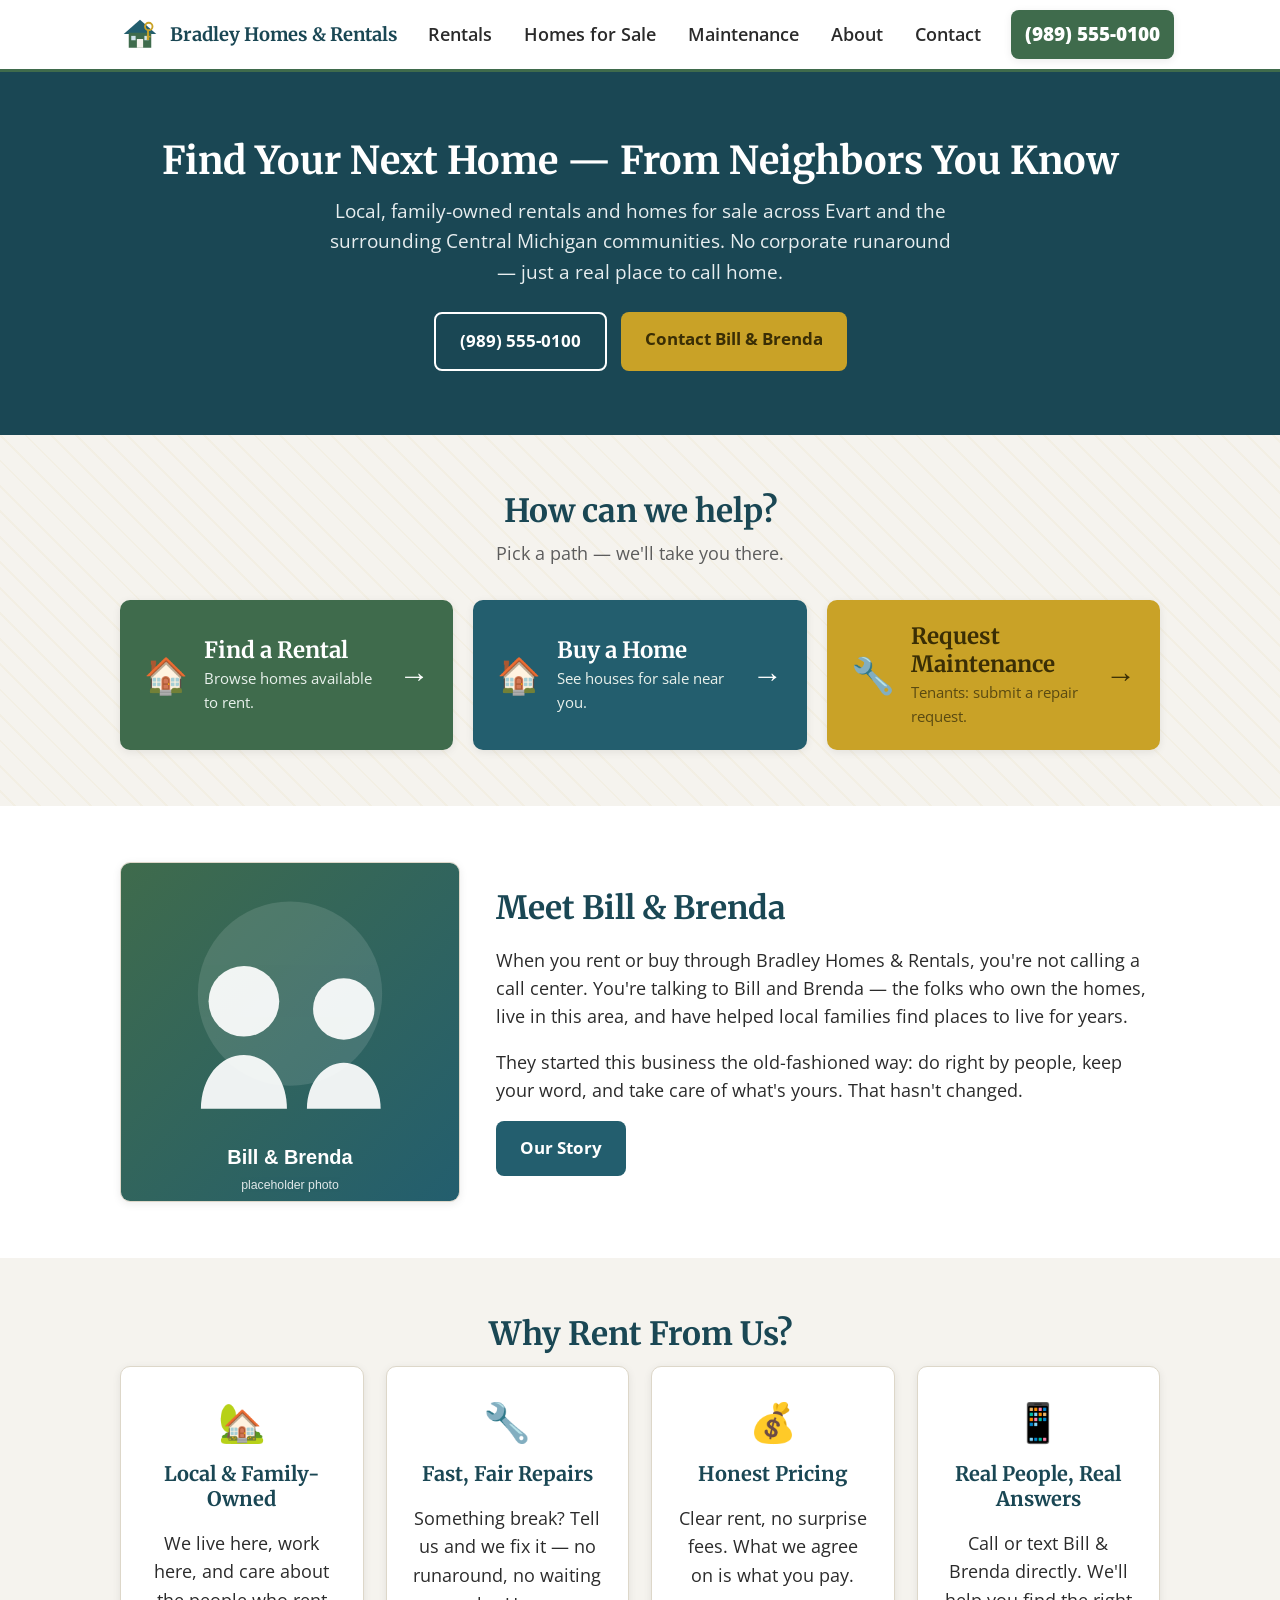
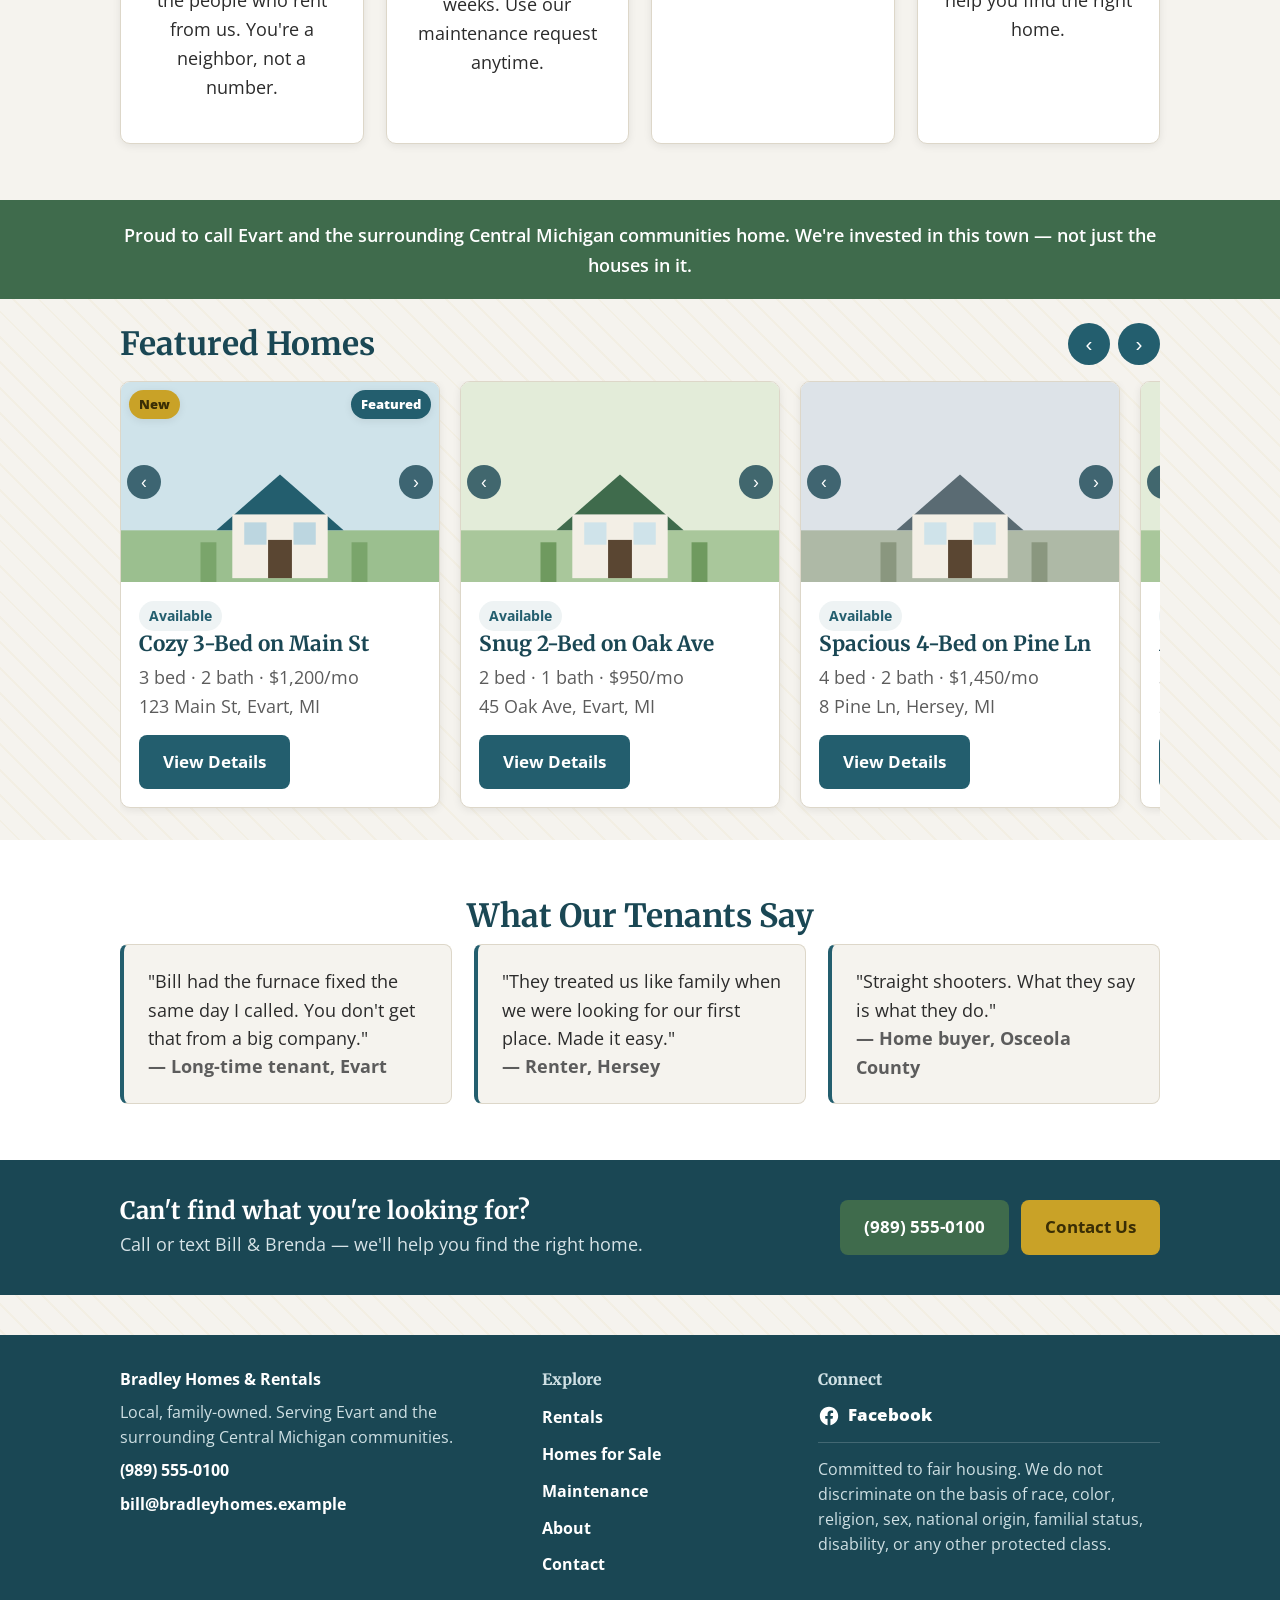
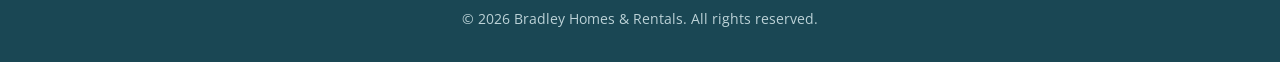
==== index.html @ f0289a0b "Initial commit: Bradley Homes & Rentals static demo site" ====
<!DOCTYPE html>
<html lang="en">
<head>
<meta charset="UTF-8">
<meta name="viewport" content="width=device-width, initial-scale=1">
<title>Bradley Homes &amp; Rentals</title>
<meta name="description" content="Bradley Homes &amp; Rentals - local family-owned homes for rent and for sale across Evart and surrounding Central Michigan communities. Bill &amp; Brenda Bradley.">
<link rel="preconnect" href="https://fonts.googleapis.com">
<link rel="preconnect" href="https://fonts.gstatic.com" crossorigin>
<link href="https://fonts.googleapis.com/css2?family=Merriweather:wght@400;700&family=Open+Sans:wght@400;600;700&display=swap" rel="stylesheet">
<link rel="stylesheet" href="css/styles.css">
<link rel="icon" href="assets/logo.svg">
</head>
<body class="theme-home">
<header class="site-header">
  <div class="header-inner">
    <a class="brand" href="index.html">
      <img src="assets/logo.svg" alt="Bradley Homes & Rentals logo">
      <span>Bradley Homes &amp; Rentals</span>
    </a>
    <nav class="nav-links"><a href="rentals.html">Rentals</a><a href="sale.html">Homes for Sale</a><a href="maintenance.html">Maintenance</a><a href="about.html">About</a><a href="contact.html">Contact</a></nav>
    <a class="header-phone" href="tel:+19895550100">(989) 555-0100</a>
  </div>
</header>
<section class="hero">
  <div class="container">
    <h1>Find Your Next Home &mdash; From Neighbors You Know</h1>
    <p>Local, family-owned rentals and homes for sale across Evart and the surrounding Central Michigan communities. No corporate runaround &mdash; just a real place to call home.</p>
    <div class="actions">
      <a class="btn btn-light" href="tel:+19895550100">(989) 555-0100</a>
      <a class="btn btn-outline-light" href="contact.html">Contact Bill &amp; Brenda</a>
    </div>
  </div>
</section>
<section class="section">
  <div class="container">
    <h2>How can we help?</h2>
    <p class="lead">Pick a path &mdash; we'll take you there.</p>
    <div class="cta-grid">
      <a class="cta-banner" href="rentals.html">
        <span class="cta-icon">&#127968;</span>
        <span class="cta-text"><h3>Find a Rental</h3><p>Browse homes available to rent.</p></span>
        <span class="cta-arrow">&#8594;</span>
      </a>
      <a class="cta-banner alt" href="sale.html">
        <span class="cta-icon">&#127968;</span>
        <span class="cta-text"><h3>Buy a Home</h3><p>See houses for sale near you.</p></span>
        <span class="cta-arrow">&#8594;</span>
      </a>
      <a class="cta-banner alt2" href="maintenance.html">
        <span class="cta-icon">&#128295;</span>
        <span class="cta-text"><h3>Request Maintenance</h3><p>Tenants: submit a repair request.</p></span>
        <span class="cta-arrow">&#8594;</span>
      </a>
    </div>
  </div>
</section>

<section class="section meet">
  <div class="container meet-inner">
    <div class="meet-photo">
      <img src="assets/bill-brenda.svg" alt="Bill and Brenda Bradley">
    </div>
    <div class="meet-text">
      <h2>Meet Bill &amp; Brenda</h2>
      <p>When you rent or buy through Bradley Homes &amp; Rentals, you're not calling a call center. You're talking to Bill and Brenda &mdash; the folks who own the homes, live in this area, and have helped local families find places to live for years.</p>
      <p>They started this business the old-fashioned way: do right by people, keep your word, and take care of what's yours. That hasn't changed.</p>
      <a class="btn btn-primary" href="about.html">Our Story</a>
    </div>
  </div>
</section>

<section class="section why-rent">
  <div class="container">
    <h2>Why Rent From Us?</h2>
    <div class="why-grid">
      <div class="why-item">
        <span class="why-icon">&#127969;</span>
        <h3>Local &amp; Family-Owned</h3>
        <p>We live here, work here, and care about the people who rent from us. You're a neighbor, not a number.</p>
      </div>
      <div class="why-item">
        <span class="why-icon">&#128295;</span>
        <h3>Fast, Fair Repairs</h3>
        <p>Something break? Tell us and we fix it &mdash; no runaround, no waiting weeks. Use our maintenance request anytime.</p>
      </div>
      <div class="why-item">
        <span class="why-icon">&#128176;</span>
        <h3>Honest Pricing</h3>
        <p>Clear rent, no surprise fees. What we agree on is what you pay.</p>
      </div>
      <div class="why-item">
        <span class="why-icon">&#128241;</span>
        <h3>Real People, Real Answers</h3>
        <p>Call or text Bill &amp; Brenda directly. We'll help you find the right home.</p>
      </div>
    </div>
  </div>
</section>

<section class="community-strip">
  <div class="container">
    <p>Proud to call Evart and the surrounding Central Michigan communities home. We're invested in this town &mdash; not just the houses in it.</p>
  </div>
</section>
<section class="section" style="padding-top:24px;padding-bottom:24px;">
  <div class="container">
    <div class="featured-head">
      <h2 style="text-align:left;margin:0;">Featured Homes</h2>
      <div class="featured-nav">
        <button class="feat-btn feat-prev" aria-label="Scroll left">&#8249;</button>
        <button class="feat-btn feat-next" aria-label="Scroll right">&#8250;</button>
      </div>
    </div>
    <div class="scroll-row featured-row">
      <div class="card card-featured" data-price="1200.0" data-beds="3" data-baths="2">
        <div class="card-carousel">
          <span class="badge-new">New</span><span class="badge-featured">Featured</span>
          <button class="cc-btn cc-prev" aria-label="Previous photo">&#8249;</button>
          <div class="cc-track"><div class="cc-slide"><img src="assets/photos/property1.svg" alt="Cozy 3-Bed on Main St photo 1"></div>
<div class="cc-slide"><img src="assets/photos/property2.svg" alt="Cozy 3-Bed on Main St photo 2"></div>
<div class="cc-slide"><img src="assets/photos/property3.svg" alt="Cozy 3-Bed on Main St photo 3"></div></div>
          <button class="cc-btn cc-next" aria-label="Next photo">&#8250;</button>
        </div>
        <div class="card-body">
          <span class="tag">Available</span>
          <h3>Cozy 3-Bed on Main St</h3>
          <p class="card-meta">3 bed &middot; 2 bath &middot; $1,200/mo<br>123 Main St, Evart, MI</p>
          <a class="btn btn-primary" href="listing-r1.html">View Details</a>
        </div>
      </div>
      <div class="card" data-price="950.0" data-beds="2" data-baths="1">
        <div class="card-carousel">
          
          <button class="cc-btn cc-prev" aria-label="Previous photo">&#8249;</button>
          <div class="cc-track"><div class="cc-slide"><img src="assets/photos/property2.svg" alt="Snug 2-Bed on Oak Ave photo 1"></div>
<div class="cc-slide"><img src="assets/photos/property1.svg" alt="Snug 2-Bed on Oak Ave photo 2"></div></div>
          <button class="cc-btn cc-next" aria-label="Next photo">&#8250;</button>
        </div>
        <div class="card-body">
          <span class="tag">Available</span>
          <h3>Snug 2-Bed on Oak Ave</h3>
          <p class="card-meta">2 bed &middot; 1 bath &middot; $950/mo<br>45 Oak Ave, Evart, MI</p>
          <a class="btn btn-primary" href="listing-r2.html">View Details</a>
        </div>
      </div>
      <div class="card" data-price="1450.0" data-beds="4" data-baths="2">
        <div class="card-carousel">
          
          <button class="cc-btn cc-prev" aria-label="Previous photo">&#8249;</button>
          <div class="cc-track"><div class="cc-slide"><img src="assets/photos/property3.svg" alt="Spacious 4-Bed on Pine Ln photo 1"></div>
<div class="cc-slide"><img src="assets/photos/property2.svg" alt="Spacious 4-Bed on Pine Ln photo 2"></div>
<div class="cc-slide"><img src="assets/photos/property1.svg" alt="Spacious 4-Bed on Pine Ln photo 3"></div></div>
          <button class="cc-btn cc-next" aria-label="Next photo">&#8250;</button>
        </div>
        <div class="card-body">
          <span class="tag">Available</span>
          <h3>Spacious 4-Bed on Pine Ln</h3>
          <p class="card-meta">4 bed &middot; 2 bath &middot; $1,450/mo<br>8 Pine Ln, Hersey, MI</p>
          <a class="btn btn-primary" href="listing-r3.html">View Details</a>
        </div>
      </div>
      <div class="card card-featured" data-price="165000.0" data-beds="3" data-baths="2">
        <div class="card-carousel">
          <span class="badge-featured">Featured</span>
          <button class="cc-btn cc-prev" aria-label="Previous photo">&#8249;</button>
          <div class="cc-track"><div class="cc-slide"><img src="assets/photos/property2.svg" alt="Move-In Ready 3-Bed photo 1"></div>
<div class="cc-slide"><img src="assets/photos/property3.svg" alt="Move-In Ready 3-Bed photo 2"></div></div>
          <button class="cc-btn cc-next" aria-label="Next photo">&#8250;</button>
        </div>
        <div class="card-body">
          <span class="tag">For Sale</span>
          <h3>Move-In Ready 3-Bed</h3>
          <p class="card-meta">3 bed &middot; 2 bath &middot; $165,000<br>210 Elm St, Evart, MI</p>
          <a class="btn btn-primary" href="listing-s1.html">View Details</a>
        </div>
      </div>
      <div class="card" data-price="210000.0" data-beds="4" data-baths="2.5">
        <div class="card-carousel">
          <span class="badge-new">New</span>
          <button class="cc-btn cc-prev" aria-label="Previous photo">&#8249;</button>
          <div class="cc-track"><div class="cc-slide"><img src="assets/photos/property3.svg" alt="Country 4-Bed on Maple Dr photo 1"></div>
<div class="cc-slide"><img src="assets/photos/property1.svg" alt="Country 4-Bed on Maple Dr photo 2"></div></div>
          <button class="cc-btn cc-next" aria-label="Next photo">&#8250;</button>
        </div>
        <div class="card-body">
          <span class="tag">For Sale</span>
          <h3>Country 4-Bed on Maple Dr</h3>
          <p class="card-meta">4 bed &middot; 2.5 bath &middot; $210,000<br>17 Maple Dr, Hersey, MI</p>
          <a class="btn btn-primary" href="listing-s2.html">View Details</a>
        </div>
      </div>
      <div class="card" data-price="129000.0" data-beds="2" data-baths="1">
        <div class="card-carousel">
          
          <button class="cc-btn cc-prev" aria-label="Previous photo">&#8249;</button>
          <div class="cc-track"><div class="cc-slide"><img src="assets/photos/property1.svg" alt="Cute 2-Bed Starter photo 1"></div>
<div class="cc-slide"><img src="assets/photos/property2.svg" alt="Cute 2-Bed Starter photo 2"></div></div>
          <button class="cc-btn cc-next" aria-label="Next photo">&#8250;</button>
        </div>
        <div class="card-body">
          <span class="tag">For Sale</span>
          <h3>Cute 2-Bed Starter</h3>
          <p class="card-meta">2 bed &middot; 1 bath &middot; $129,000<br>6 Cedar Rd, Evart, MI</p>
          <a class="btn btn-primary" href="listing-s3.html">View Details</a>
        </div>
      </div>
      <div class="card" data-price="1350.0" data-beds="3" data-baths="2">
        <div class="card-carousel">
          
          <button class="cc-btn cc-prev" aria-label="Previous photo">&#8249;</button>
          <div class="cc-track"><div class="cc-slide"><img src="assets/photos/property1.svg" alt="Owner-Financed 3-Bed photo 1"></div>
<div class="cc-slide"><img src="assets/photos/property3.svg" alt="Owner-Financed 3-Bed photo 2"></div></div>
          <button class="cc-btn cc-next" aria-label="Next photo">&#8250;</button>
        </div>
        <div class="card-body">
          <span class="tag">Land Contract</span>
          <h3>Owner-Financed 3-Bed</h3>
          <p class="card-meta">3 bed &middot; 2 bath &middot; $1,350/mo<br>92 Birch St, Evart, MI</p>
          <a class="btn btn-primary" href="listing-lc1.html">View Details</a>
        </div>
      </div>
    </div>
  </div>
</section>

<section class="section testimonials">
  <div class="container">
    <h2>What Our Tenants Say</h2>
    <div class="testi-grid">
      <blockquote class="testi">
        <p>"Bill had the furnace fixed the same day I called. You don't get that from a big company."</p>
        <cite>&mdash; Long-time tenant, Evart</cite>
      </blockquote>
      <blockquote class="testi">
        <p>"They treated us like family when we were looking for our first place. Made it easy."</p>
        <cite>&mdash; Renter, Hersey</cite>
      </blockquote>
      <blockquote class="testi">
        <p>"Straight shooters. What they say is what they do."</p>
        <cite>&mdash; Home buyer, Osceola County</cite>
      </blockquote>
    </div>
  </div>
</section>

<section class="cta-strip">
  <div class="container cta-strip-inner">
    <div class="cta-strip-text">
      <h3>Can't find what you're looking for?</h3>
      <p>Call or text Bill &amp; Brenda &mdash; we'll help you find the right home.</p>
    </div>
    <div class="cta-strip-actions">
      <a class="btn btn-light" href="tel:+19895550100">(989) 555-0100</a>
      <a class="btn btn-outline-light" href="contact.html">Contact Us</a>
    </div>
  </div>
</section>

<footer class="site-footer">
  <div class="container footer-grid">
    <div class="footer-col footer-brand">
      <p class="footer-name"><strong>Bradley Homes &amp; Rentals</strong></p>
      <p>Local, family-owned. Serving Evart and the surrounding Central Michigan communities.</p>
      <p class="footer-phone"><a href="tel:+19895550100">(989) 555-0100</a></p>
      <p class="footer-email"><a href="mailto:bill@bradleyhomes.example">bill@bradleyhomes.example</a></p>
    </div>
    <div class="footer-col">
      <p class="footer-h">Explore</p>
      <ul class="footer-nav">
        <li><a href="rentals.html">Rentals</a></li>
        <li><a href="sale.html">Homes for Sale</a></li>
        <li><a href="maintenance.html">Maintenance</a></li>
        <li><a href="about.html">About</a></li>
        <li><a href="contact.html">Contact</a></li>
      </ul>
    </div>
    <div class="footer-col">
      <p class="footer-h">Connect</p>
      <p class="footer-social">
        <a href="https://facebook.com/" target="_blank" rel="noopener" class="soc-link"><svg class="soc-ico" viewBox="0 0 24 24" aria-hidden="true"><path fill="currentColor" d="M22 12.06C22 6.5 17.52 2 12 2S2 6.5 2 12.06c0 5 3.66 9.15 8.44 9.94v-7.03H7.9v-2.91h2.54V9.85c0-2.52 1.5-3.91 3.78-3.91 1.1 0 2.24.2 2.24.2v2.47h-1.26c-1.24 0-1.63.78-1.63 1.57v1.88h2.78l-.44 2.91h-2.34V22c4.78-.79 8.44-4.94 8.44-9.94Z"/></svg>Facebook</a>
      </p>
      <p class="footer-fair">Committed to fair housing. We do not discriminate on the basis of race, color, religion, sex, national origin, familial status, disability, or any other protected class.</p>
    </div>
  </div>
  <p class="footer-copy">&copy; 2026 Bradley Homes &amp; Rentals. All rights reserved.</p>
</footer>

<script>
(function(){
  function wireCarousel(cc){
    var track = cc.querySelector('.cc-track, .rc-track');
    if(!track) return;
    var slides = track.children;
    var n = slides.length, i = 0;
    function show(){
      if(!slides.length) return;
      var slide = slides[i];
      var w = slide.offsetLeft;
      track.style.transform = 'translateX(' + (-w) + 'px)';
    }
    cc.querySelector('.cc-prev, .rc-prev').addEventListener('click', function(e){ e.preventDefault(); i=(i-1+n)%n; show(); });
    cc.querySelector('.cc-next, .rc-next').addEventListener('click', function(e){ e.preventDefault(); i=(i+1+n)%n; show(); });
    show();
    window.addEventListener('resize', show);
  }
  document.querySelectorAll('.card-carousel, .rc-carousel').forEach(wireCarousel);
  document.querySelectorAll('.scroll-row').forEach(function(row){
    var wrap = row.closest('.container');
    var prev = wrap.querySelector('.feat-prev');
    var next = wrap.querySelector('.feat-next');
    if(prev) prev.addEventListener('click', function(){ row.scrollBy({left:-340,behavior:'smooth'}); });
    if(next) next.addEventListener('click', function(){ row.scrollBy({left:340,behavior:'smooth'}); });
  });
})();
</script>
</body>
</html>
---- css/styles.css ----
:root{
  --bg:#f5f3ee;
  --surface:#ffffff;
  --primary:#235e6e;
  --primary-dark:#1a4754;
  --green:#3f6b4c;
  --gold:#c9a227;
  --text:#2b2b2b;
  --muted:#5c5c5c;
  --border:#ddd7c9;
  --radius:10px;
  --shadow:0 2px 8px rgba(0,0,0,.08);
  --maxw:1080px;
}
*{box-sizing:border-box;}
html{scroll-behavior:smooth;}
body{
  margin:0;
  font-family:'Open Sans',-apple-system,Segoe UI,Roboto,Helvetica,Arial,sans-serif;
  color:var(--text);
  background:var(--bg);
  line-height:1.6;
  font-size:18px;
}
h1,h2,h3{font-family:'Merriweather',Georgia,'Times New Roman',serif;color:var(--primary-dark);line-height:1.25;}
a{color:var(--primary);}
img{max-width:100%;height:auto;display:block;}

/* Layout */
.container{max-width:var(--maxw);margin:0 auto;padding:0 20px;}

/* ---------- Standardized header (single line) ---------- */
.site-header{background:var(--surface);border-bottom:3px solid var(--green);position:sticky;top:0;z-index:10;}
.header-inner{max-width:var(--maxw);margin:0 auto;display:flex;align-items:center;gap:16px;padding:10px 20px;}
.brand{display:flex;align-items:center;gap:10px;text-decoration:none;color:var(--primary-dark);flex-shrink:0;}
.brand img{width:40px;height:40px;}
.brand span{font-family:'Merriweather',Georgia,serif;font-weight:700;font-size:1.15rem;white-space:nowrap;}
.nav-links{display:flex;gap:4px;flex-wrap:nowrap;align-items:center;margin-left:auto;}
.nav-links a{position:relative;display:block;padding:8px 14px;text-decoration:none;color:var(--text);border-radius:8px;font-weight:600;white-space:nowrap;transition:background .15s ease,color .15s ease;}
.nav-links a:hover{background:var(--bg);}
.nav-links a.nav-active{background:var(--primary);color:#fff;}
.nav-links a.nav-active:hover{background:var(--primary-dark);}
.nav-contact{background:var(--gold);color:#3a2e05 !important;font-weight:800;}
.nav-contact:hover{background:#b8921f;}
.header-phone{background:var(--green);color:#fff;text-decoration:none;font-weight:800;font-size:1.2rem;padding:9px 14px;border-radius:8px;white-space:nowrap;box-shadow:var(--shadow);flex-shrink:0;}
.header-phone:hover{background:#345a40;}

/* Buttons */
.btn{display:inline-block;background:var(--green);color:#fff;text-decoration:none;padding:14px 24px;border-radius:8px;font-weight:700;font-size:1.05rem;border:none;cursor:pointer;}
.btn:hover{background:#345a40;}
.btn-primary{background:var(--primary);}
.btn-primary:hover{background:var(--primary-dark);}
.btn-light{background:transparent;color:#fff;border:2px solid #fff;}
.btn-light:hover{background:#fff;color:var(--primary-dark);}
.btn-outline-light{background:var(--gold);color:#3a2e05;border:none;}
.btn-outline-light:hover{background:#b8921f;color:#fff;}
.btn-block{display:block;width:100%;text-align:center;}

/* Hero */
.hero{background:var(--primary-dark);color:#fff;padding:64px 20px;text-align:center;}
.hero h1{color:#fff;font-size:2.4rem;margin:0 0 12px;}
.hero p{font-size:1.2rem;max-width:640px;margin:0 auto 24px;color:#e8eef0;}
.hero .actions{display:flex;gap:14px;justify-content:center;flex-wrap:wrap;}

/* Sections */
.section{padding:56px 20px;}
.section h2{text-align:center;font-size:2rem;margin:0 0 8px;}
.section .lead{text-align:center;color:var(--muted);max-width:640px;margin:0 auto 32px;}

/* ---------- Home CTA banners ---------- */
.cta-grid{display:grid;grid-template-columns:repeat(auto-fit,minmax(260px,1fr));gap:20px;margin-top:8px;}
.cta-banner{display:flex;align-items:center;gap:16px;background:var(--green);color:#fff;text-decoration:none;border-radius:var(--radius);padding:22px 24px;box-shadow:var(--shadow);transition:transform .15s ease,box-shadow .15s ease;}
.cta-banner:hover{transform:translateY(-3px);box-shadow:0 8px 18px rgba(0,0,0,.18);}
.cta-banner .cta-icon{font-size:2.2rem;line-height:1;}
.cta-banner .cta-text{flex:1;}
.cta-banner .cta-text h3{color:#fff;margin:0 0 2px;font-size:1.4rem;}
.cta-banner .cta-text p{margin:0;color:#e9f1ec;font-size:.95rem;}
.cta-banner .cta-arrow{font-size:1.9rem;font-weight:700;}
.cta-banner.alt{background:var(--primary);}
.cta-banner.alt2{background:var(--gold);color:#3a2e05;}
.cta-banner.alt2 .cta-text h3{color:#3a2e05;}
.cta-banner.alt2 .cta-text p{color:#5a4a12;}

/* ---------- Meet Bill & Brenda ---------- */
.meet{background:var(--surface);}
.meet-inner{display:grid;grid-template-columns:340px 1fr;gap:36px;align-items:center;}
.meet-photo{border-radius:var(--radius);overflow:hidden;border:1px solid var(--border);box-shadow:var(--shadow);}
.meet-text h2{text-align:left;}
.meet-text p{font-size:1.1rem;}

/* ---------- Why Rent From Us ---------- */
.why-rent{background:var(--bg);}
.why-grid{display:grid;grid-template-columns:repeat(auto-fit,minmax(220px,1fr));gap:22px;margin-top:12px;}
.why-item{background:var(--surface);border:1px solid var(--border);border-radius:var(--radius);padding:24px;text-align:center;box-shadow:var(--shadow);}
.why-icon{font-size:2.4rem;display:block;margin-bottom:8px;}
.why-item h3{margin:0 0 8px;font-size:1.25rem;}

/* ---------- Community strip ---------- */
.community-strip{background:var(--green);color:#fff;padding:20px;text-align:center;}
.community-strip p{margin:0;font-weight:600;font-size:1.15rem;}

/* ---------- Testimonials ---------- */
.testimonials{background:var(--surface);}
.testi-grid{display:grid;grid-template-columns:repeat(auto-fit,minmax(260px,1fr));gap:22px;}
.testi{background:var(--bg);border:1px solid var(--border);border-left:4px solid var(--primary);border-radius:8px;padding:22px 24px;margin:0;}
.testi p{font-size:1.1rem;margin:0 0 0;}
.testi cite{color:var(--muted);font-style:normal;font-weight:700;}

/* ---------- CTA strip ---------- */
.cta-strip{background:var(--primary-dark);color:#fff;padding:36px 20px;}
.cta-strip-inner{max-width:var(--maxw);margin:0 auto;display:flex;align-items:center;justify-content:space-between;gap:20px;flex-wrap:wrap;}
.cta-strip-text h3{color:#fff;margin:0 0 4px;font-size:1.5rem;}
.cta-strip-text p{margin:0;color:#d6e3e7;}
.cta-strip-actions{display:flex;gap:12px;flex-wrap:wrap;}
.cta-strip .btn-light{background:var(--green);border:none;}
.cta-strip .btn-light:hover{background:#345a40;}

/* ---------- Featured / scroll rows ---------- */
.featured-head{display:flex;align-items:center;justify-content:space-between;margin-bottom:16px;}
.featured-nav{display:flex;gap:8px;}
.feat-btn{width:42px;height:42px;border-radius:50%;border:none;background:var(--primary);color:#fff;font-size:1.3rem;cursor:pointer;display:flex;align-items:center;justify-content:center;}
.feat-btn:hover{background:var(--primary-dark);}
.scroll-row{display:flex;gap:20px;overflow-x:auto;scroll-behavior:smooth;padding-bottom:8px;}
.scroll-row .card{flex:0 0 320px;}

/* ---------- Horizontal listing rows (Zillow-style) ---------- */
.listing-container{background:var(--surface);border:1px solid var(--border);border-radius:var(--radius);padding:18px;box-shadow:var(--shadow);}
.row-cards{display:flex;flex-direction:column;gap:16px;}
.row-card{display:flex;gap:18px;background:var(--surface);border:1px solid var(--border);border-radius:var(--radius);overflow:hidden;padding:14px;transition:box-shadow .15s ease;}
.row-card:hover{box-shadow:0 4px 14px rgba(0,0,0,.12);}
.row-card.card-featured{border:2px solid var(--primary);}
.row-photo{position:relative;flex:0 0 230px;align-self:flex-start;}
.rc-carousel{position:relative;border-radius:8px;overflow:hidden;}
.rc-track{display:flex;}
.rc-track .cc-slide{flex:0 0 100%;}
.rc-track .cc-slide img{width:100%;height:170px;object-fit:cover;background:#e9e6df;display:block;}
.rc-btn{position:absolute;top:50%;transform:translateY(-50%);z-index:2;background:rgba(26,71,84,.82);color:#fff;border:none;width:34px;height:34px;border-radius:50%;cursor:pointer;font-size:1.15rem;display:flex;align-items:center;justify-content:center;}
.rc-btn:hover{background:var(--primary-dark);}
.rc-prev{left:6px;}
.rc-next{right:6px;}
.row-body{flex:1;display:flex;justify-content:space-between;gap:16px;}
.row-main{min-width:0;}
.row-main .tag{margin-bottom:6px;}
.row-main h3{margin:0 0 4px;font-size:1.35rem;}
.row-main h3 a{color:var(--primary-dark);text-decoration:none;}
.row-main h3 a:hover{text-decoration:underline;}
.row-addr{color:var(--muted);margin:0 0 6px;}
.row-specs{font-weight:700;margin:0 0 6px;}
.row-hl{color:var(--muted);font-size:.95rem;margin:0 0 6px;}
.row-meta{margin:0;font-size:.95rem;}
.row-avail{color:var(--green);font-weight:700;}
.row-side{display:flex;flex-direction:column;align-items:flex-end;justify-content:center;gap:10px;flex-shrink:0;text-align:right;}
.row-price{font-size:1.4rem;font-weight:800;color:var(--primary-dark);margin:0;}

/* Badges */
.badge-new{position:absolute;top:8px;left:8px;z-index:3;background:var(--gold);color:#3a2e05;font-weight:800;padding:4px 10px;border-radius:20px;font-size:.8rem;box-shadow:var(--shadow);}
.badge-featured{position:absolute;top:8px;right:8px;z-index:3;background:var(--primary);color:#fff;font-weight:800;padding:4px 10px;border-radius:20px;font-size:.8rem;box-shadow:var(--shadow);}
.badge-detail{position:static;display:inline-block;margin:0 6px;}

/* Tags */
.tag{display:inline-block;background:#eef3f4;color:var(--primary);padding:4px 10px;border-radius:20px;font-size:.85rem;font-weight:700;}

/* ---------- Filters: bordered simple panel ---------- */
.filter-panel{background:var(--surface);border:1px solid var(--border);border-radius:var(--radius);padding:18px 20px;margin-bottom:24px;box-shadow:var(--shadow);}
.filter-panel-title{display:block;font-weight:800;color:var(--primary-dark);margin-bottom:12px;font-size:1.05rem;}
.filter-bar{display:flex;flex-wrap:wrap;gap:14px 22px;justify-content:flex-start;margin-bottom:0;}
.filter-group{display:flex;align-items:center;gap:8px;flex-wrap:wrap;}
.filter-label{font-weight:700;color:var(--muted);font-size:.9rem;}
.filter-pill{background:var(--bg);border:1px solid var(--border);color:var(--text);padding:9px 15px;border-radius:8px;font-weight:700;cursor:pointer;font-size:.95rem;}
.filter-pill:hover{background:#eceadf;}
.filter-pill.is-active{background:var(--primary);color:#fff;border-color:var(--primary);}

/* ---------- Vertical cards (used in strips only) ---------- */
.card{background:var(--surface);border:1px solid var(--border);border-radius:var(--radius);overflow:hidden;box-shadow:var(--shadow);}
.card-body{padding:18px;}
.card-body h3{margin:0 0 6px;font-size:1.3rem;}
.card-meta{color:var(--muted);margin:0 0 14px;}
.card-carousel{position:relative;overflow:hidden;}
.card-carousel .cc-track{display:flex;}
.card-carousel .cc-slide{flex:0 0 100%;}
.card-carousel .cc-slide img{width:100%;height:200px;object-fit:cover;background:#e9e6df;}
.cc-btn{position:absolute;top:50%;transform:translateY(-50%);z-index:2;background:rgba(26,71,84,.8);color:#fff;border:none;width:34px;height:34px;border-radius:50%;cursor:pointer;font-size:1.1rem;display:flex;align-items:center;justify-content:center;}
.cc-btn:hover{background:var(--primary-dark);}
.cc-prev{left:6px;}
.cc-next{right:6px;}

/* ---------- Listing detail page ---------- */
.detail-hero{background:var(--surface);padding:24px 0 8px;}
.detail-title{font-size:2.2rem;margin:0 0 4px;}
.detail-sub{color:var(--muted);font-size:1.15rem;margin:0 0 18px;}
.carousel{position:relative;max-width:920px;margin:0 auto 24px;}
.carousel-viewport{overflow:hidden;border-radius:var(--radius);}
.carousel-track{display:flex;gap:16px;transition:transform .45s ease;align-items:center;}
.slide{flex:0 0 56%;}
.slide img{width:100%;height:460px;object-fit:cover;background:#e9e6df;border-radius:var(--radius);transition:opacity .45s ease,filter .45s ease;}
.slide:not(.is-active) img{opacity:.45;filter:grayscale(60%);}
.car-btn{position:absolute;top:50%;transform:translateY(-50%);z-index:3;background:rgba(26,71,84,.85);color:#fff;border:none;width:48px;height:48px;border-radius:50%;font-size:1.4rem;cursor:pointer;display:flex;align-items:center;justify-content:center;}
.car-btn:hover{background:var(--primary-dark);}
.car-prev{left:-8px;}
.car-next{right:-8px;}
.car-dots{display:flex;gap:8px;justify-content:center;margin-top:14px;}
.car-dot{width:10px;height:10px;border-radius:50%;background:var(--border);border:none;cursor:pointer;padding:0;}
.car-dot.is-active{background:var(--primary);}
.detail-info{max-width:920px;margin:0 auto;background:var(--surface);border:1px solid var(--border);border-radius:var(--radius);padding:28px;box-shadow:var(--shadow);}
.detail-specs{display:flex;flex-wrap:wrap;gap:14px;margin:14px 0 20px;}
.spec{background:var(--bg);border:1px solid var(--border);border-radius:8px;padding:10px 16px;font-weight:700;}
.spec span{display:block;font-weight:400;color:var(--muted);font-size:.85rem;}
.features-list{columns:2;column-gap:24px;margin:8px 0 0;padding-left:20px;}
.features-list li{margin-bottom:6px;break-inside:avoid;}
.detail-desc-box{border:1px solid var(--border);border-left:4px solid var(--green);background:#fafaf7;border-radius:8px;padding:18px 20px;margin-top:10px;}
.detail-desc{font-size:1.1rem;}
.map-box{border:1px solid var(--border);border-radius:var(--radius);overflow:hidden;box-shadow:var(--shadow);}
.map-box iframe{width:100%;height:320px;border:0;display:block;}
.map-note{padding:8px 12px;margin:0;background:var(--bg);font-size:.9rem;}
.email-box{margin-top:28px;background:#eef3f4;border:2px solid var(--primary);border-radius:var(--radius);padding:22px;text-align:center;}
.email-box p{margin:0 0 14px;font-weight:600;}
.detail-call{margin-top:14px;font-weight:700;}
.detail-call a{color:var(--primary);}

/* ---------- Per-page subtle themes ---------- */
body.theme-home{background-color:#f5f3ee;background-image:repeating-linear-gradient(45deg,rgba(201,162,39,.05) 0 2px,transparent 2px 18px);}
body.theme-rentals{background-color:#eef5f0;background-image:repeating-linear-gradient(45deg,rgba(63,107,76,.06) 0 2px,transparent 2px 18px);}
body.theme-sale{background-color:#eaf1f4;background-image:repeating-linear-gradient(45deg,rgba(35,94,110,.06) 0 2px,transparent 2px 18px);}
body.theme-maintenance{background-color:#f3ece4;background-image:repeating-linear-gradient(45deg,rgba(163,90,50,.07) 0 2px,transparent 2px 18px);}
body.theme-about{background-color:#f6f1e6;background-image:repeating-linear-gradient(45deg,rgba(201,162,39,.06) 0 2px,transparent 2px 18px);}
body.theme-contact{background-color:#f0f0ee;background-image:repeating-linear-gradient(45deg,rgba(92,92,92,.05) 0 2px,transparent 2px 18px);}
body.theme-listing{background-color:#f4f3ee;}
body.theme-listing-rent{background-color:#eef5f0;background-image:repeating-linear-gradient(45deg,rgba(63,107,76,.06) 0 2px,transparent 2px 18px);}
body.theme-listing-sale{background-color:#eaf1f4;background-image:repeating-linear-gradient(45deg,rgba(35,94,110,.06) 0 2px,transparent 2px 18px);}
body.theme-listing-lc{background-color:#f3ece4;background-image:repeating-linear-gradient(45deg,rgba(163,90,50,.07) 0 2px,transparent 2px 18px);}

/* ---------- Footer (standardized) ---------- */
.site-footer{background:var(--primary-dark);color:#cfe0e4;padding:32px 20px;text-align:center;margin-top:40px;}
.footer-grid{max-width:var(--maxw);display:grid;grid-template-columns:1.6fr 1fr 1.4fr;gap:32px;text-align:left;margin:0 auto 22px;}
.footer-col p{margin:0 0 8px;color:#cfe0e4;font-size:.98rem;}
.footer-name{font-size:1.2rem;margin:0 0 6px;}
.footer-name strong{color:#fff;}
.footer-phone{font-weight:700;}
.footer-phone a,.footer-email a{color:#fff;font-weight:700;text-decoration:none;}
.footer-phone a:hover,.footer-email a:hover{text-decoration:underline;}
.footer-h{color:#fff;font-weight:800;font-size:1rem;margin:0 0 10px !important;font-family:'Merriweather',Georgia,serif;}
.footer-nav{list-style:none;padding:0;margin:0;}
.footer-nav li{margin:0 0 8px;}
.footer-nav a{color:#fff;font-weight:700;text-decoration:none;font-size:1.02rem;}
.footer-nav a:hover{text-decoration:underline;color:var(--gold);}
.footer-social a{display:inline-flex;align-items:center;gap:8px;color:#fff;font-weight:800;font-size:1.05rem;text-decoration:none;}
.footer-social a:hover{color:var(--gold);}
.soc-ico{width:22px;height:22px;flex-shrink:0;}
.footer-fair{font-size:.82rem;color:#bcd2d7;border-top:1px solid rgba(255,255,255,.18);padding-top:14px;margin:8px 0 0;}
.footer-copy{font-size:.85rem;color:#bcd2d7;margin:10px auto 0;max-width:var(--maxw);text-align:center;}

/* ---------- About page (cohesive with rest of site) ---------- */
.about-hero{background:var(--primary-dark);color:#fff;padding:56px 20px;text-align:center;}
.about-hero h1{color:#fff;font-size:2.4rem;margin:0 0 10px;}
.about-hero p{font-size:1.2rem;max-width:640px;margin:0 auto;color:#eaf1ec;}
.about-story{display:grid;grid-template-columns:1fr 1fr;gap:36px;align-items:center;}
.about-photo{width:100%;border-radius:var(--radius);border:1px solid var(--border);box-shadow:var(--shadow);}
.about-stats{display:grid;grid-template-columns:repeat(3,1fr);gap:18px;margin:40px 0;}
.about-stat{background:var(--surface);border:1px solid var(--border);border-radius:var(--radius);padding:24px;text-align:center;box-shadow:var(--shadow);}
.about-stat .num{font-family:'Merriweather',Georgia,serif;font-size:2.4rem;font-weight:700;color:var(--primary);display:block;}
.about-stat .lbl{color:var(--muted);font-weight:700;}
.about-values{display:grid;grid-template-columns:repeat(auto-fit,minmax(240px,1fr));gap:24px;}
.about-value{background:var(--surface);border-left:4px solid var(--gold);border-radius:8px;padding:22px;box-shadow:var(--shadow);}
.about-value h3{margin-top:0;}
.about-community{background:var(--green);color:#fff;border-radius:var(--radius);padding:32px;text-align:center;margin-top:40px;}
.about-community h2{color:#fff;}
.about-community p{max-width:680px;margin:0 auto;font-size:1.1rem;}

/* ---------- Maintenance ---------- */
.maint-emergency{background:#fbeae6;border:2px solid var(--gold);border-radius:var(--radius);padding:20px 22px;margin-bottom:20px;}
.maint-emergency h3{margin:0 0 8px;color:#8a3b1b;}
.maint-emergency p{margin:0 0 8px;}
.maint-emerg-phone{font-size:1.6rem;font-weight:800;margin:8px 0;}
.maint-emerg-phone a{color:var(--primary);}
.maint-response{color:var(--muted);font-weight:700;margin:0 !important;}

/* ---------- Contact ---------- */
.contact-phone-big{background:var(--green);border-radius:var(--radius);padding:28px;text-align:center;margin-bottom:28px;box-shadow:var(--shadow);}
.contact-phone-big a{display:block;color:#fff;font-size:2.6rem;font-weight:800;text-decoration:none;line-height:1.1;}
.contact-phone-big a:hover{text-decoration:underline;}
.contact-response{color:#eaf1ec;font-weight:700;margin:10px 0 0;}

/* ---------- Forms ---------- */
form{max-width:100%;}
form .field{margin-bottom:18px;}
label{display:block;font-weight:700;margin-bottom:6px;}
input,select,textarea{width:100%;padding:12px 14px;font-size:1rem;border:1px solid var(--border);border-radius:8px;font-family:inherit;background:#fff;}
textarea{min-height:140px;}
.note{background:#fff8e6;border:1px solid var(--gold);padding:14px 18px;border-radius:8px;color:#6b5410;margin-bottom:24px;}

@media(max-width:900px){
  .footer-grid{grid-template-columns:1fr;}
  .about-story{grid-template-columns:1fr;}
  .about-stats{grid-template-columns:1fr;}
}
@media(max-width:760px){
  .header-inner{flex-wrap:wrap;}
  .brand span{font-size:1rem;}
  .nav-links{order:3;width:100%;justify-content:center;flex-wrap:wrap;margin-left:0;}
  .header-phone{order:2;margin-left:auto;}
  .row-card{flex-direction:column;}
  .row-photo{flex:0 0 auto;width:100%;}
  .row-body{flex-direction:column;align-items:stretch;}
  .row-side{align-items:stretch;text-align:left;}
  .row-price{margin-bottom:8px;}
  .features-list{columns:1;}
  .carousel .slide img{height:300px;}
  .slide{flex:0 0 70%;}
}
@media(max-width:600px){
  body{font-size:17px;}
  .hero h1{font-size:1.8rem;}
  .about-stat .num{font-size:1.8rem;}
}
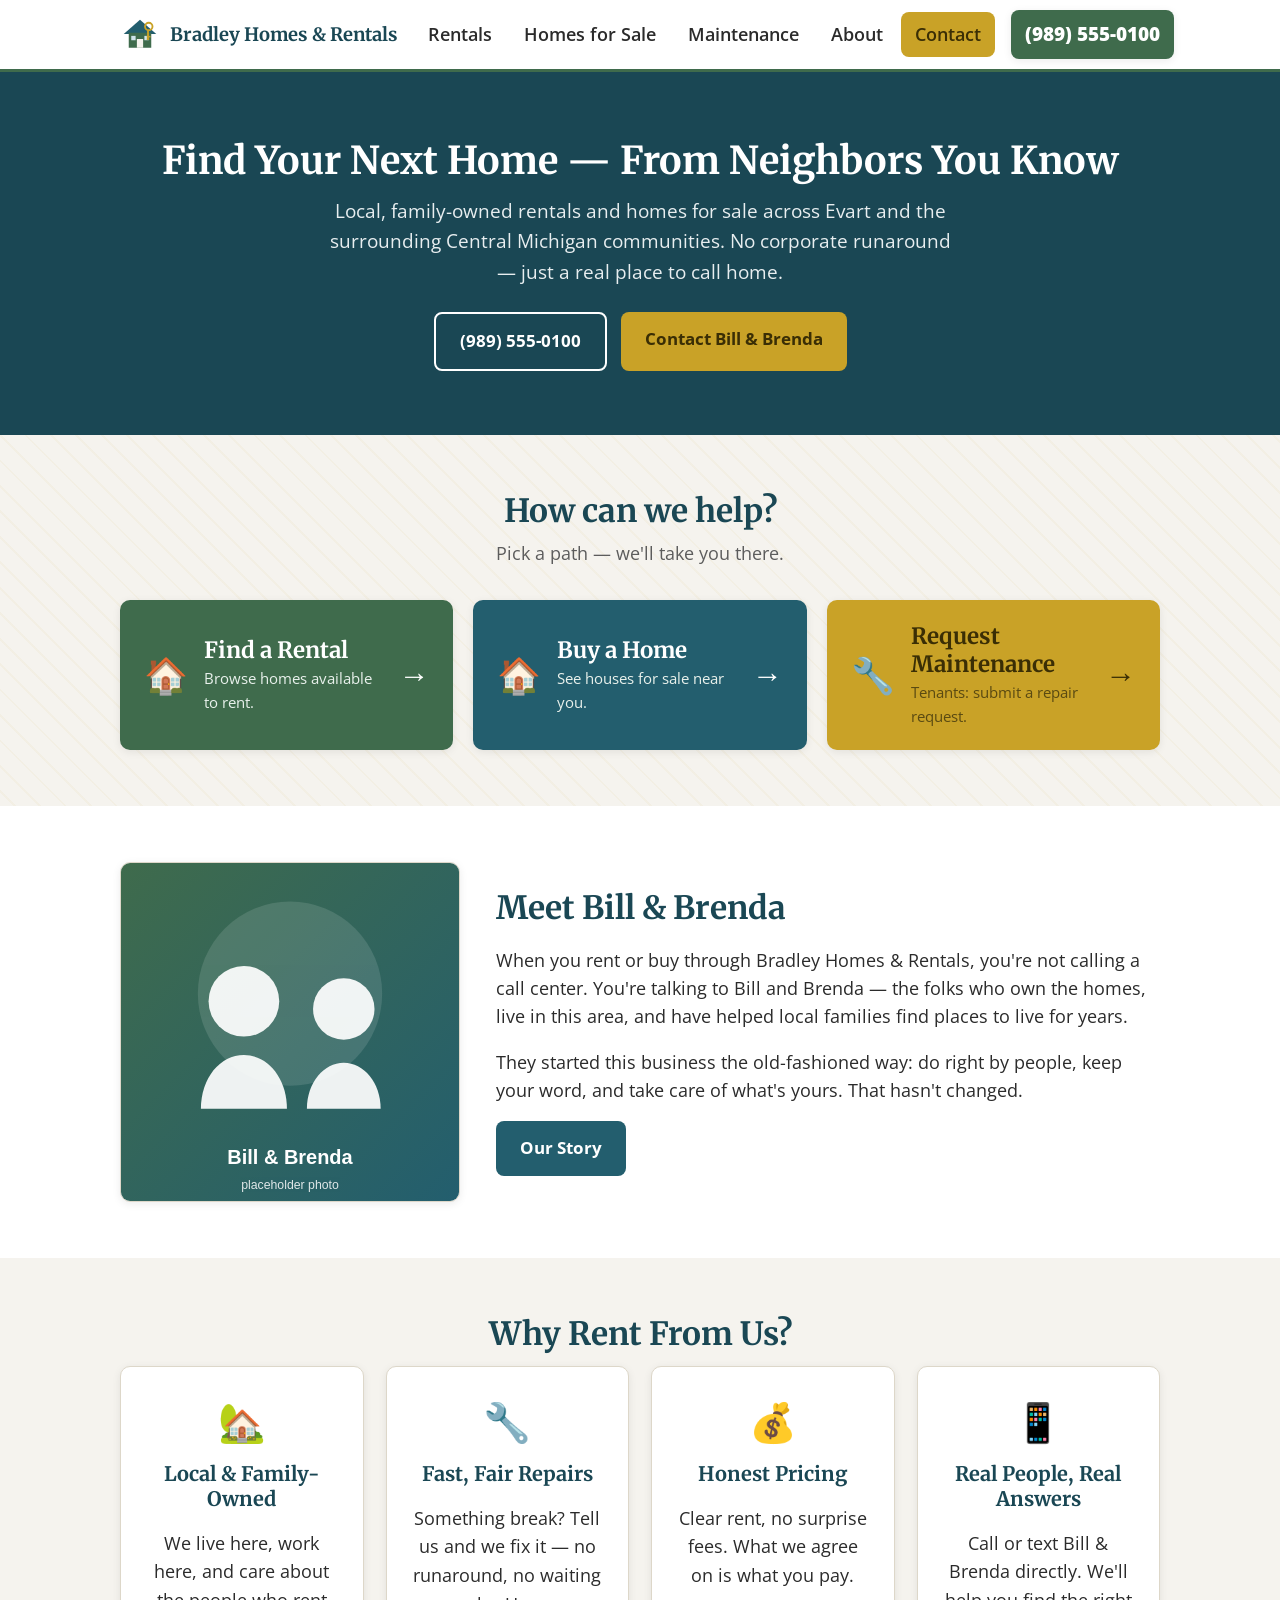
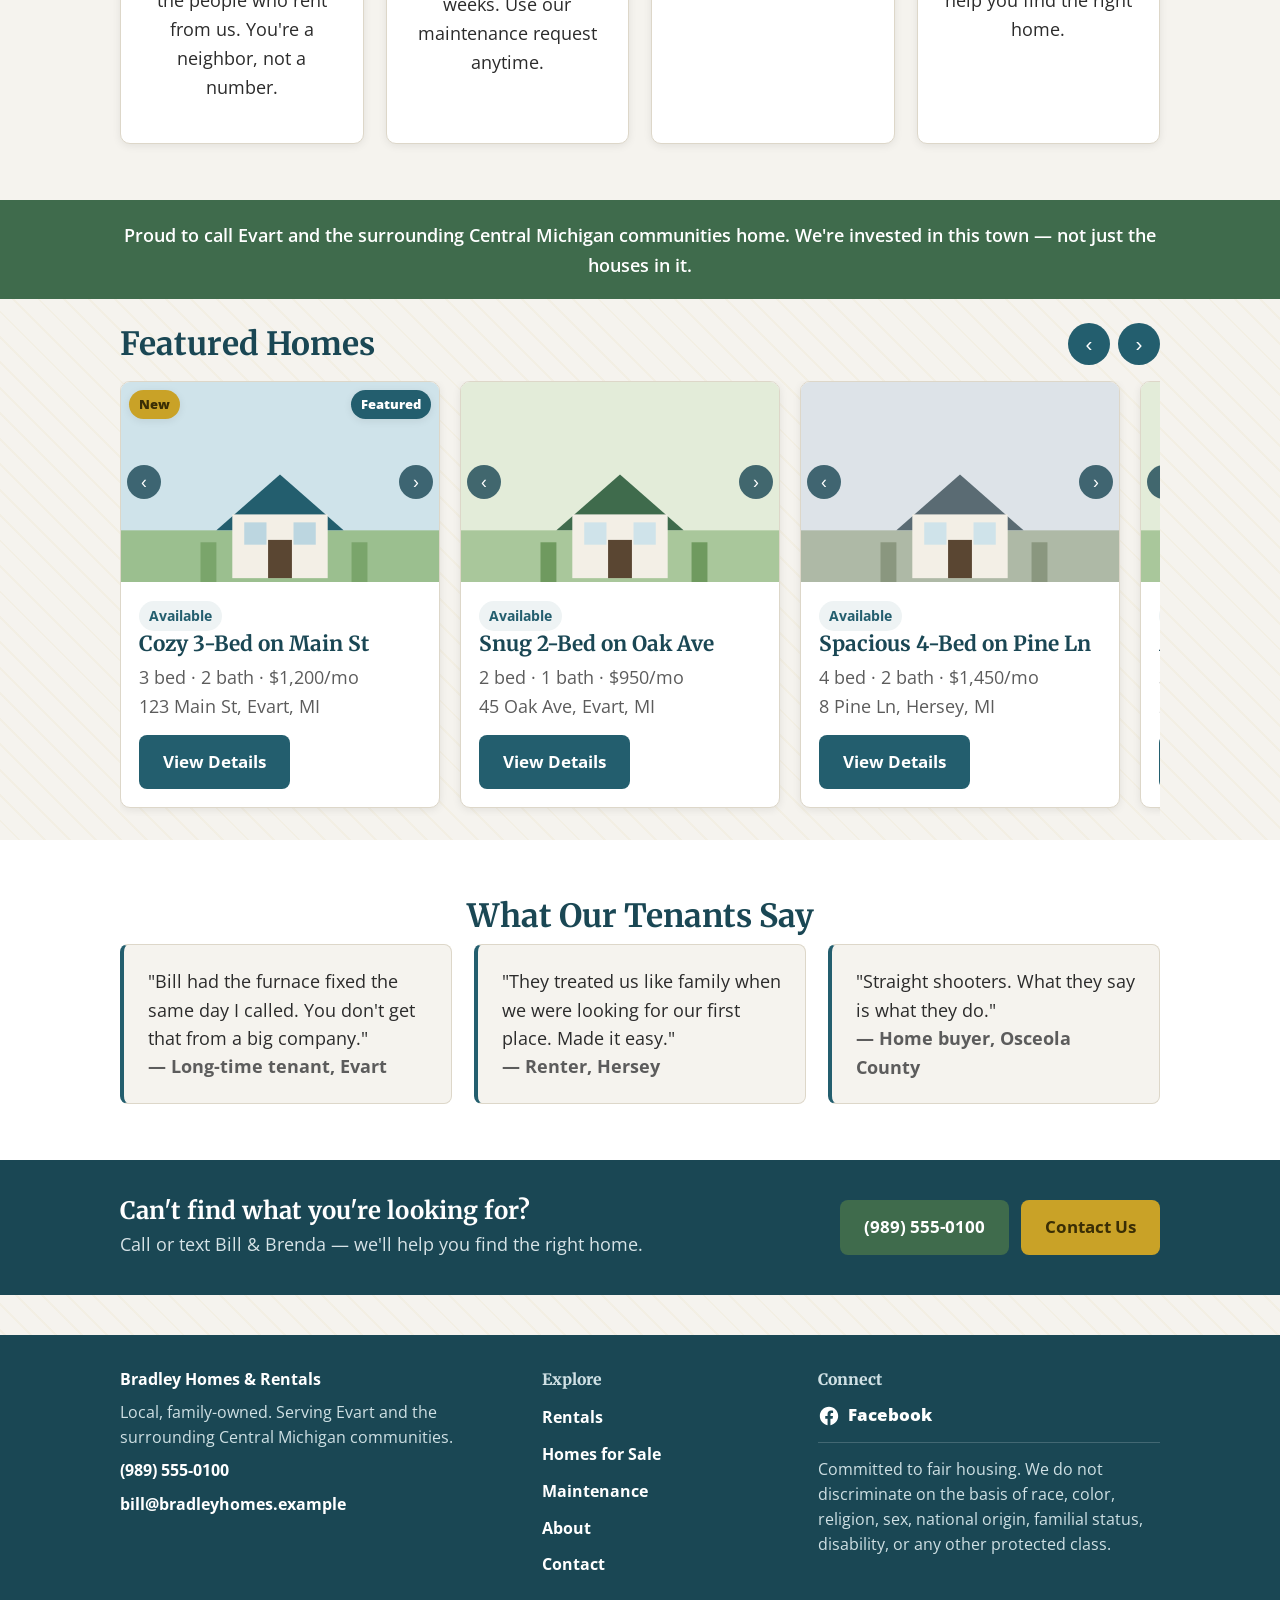
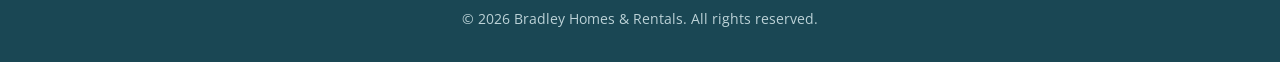
==== commit e8b48161: "Contact tab consistent on all pages; mobile: Meet section stacks, filters wrap, maintenance file pic" ====
--- a/index.html
+++ b/index.html
@@ -18,7 +18,7 @@
       <img src="assets/logo.svg" alt="Bradley Homes & Rentals logo">
       <span>Bradley Homes &amp; Rentals</span>
     </a>
-    <nav class="nav-links"><a href="rentals.html">Rentals</a><a href="sale.html">Homes for Sale</a><a href="maintenance.html">Maintenance</a><a href="about.html">About</a><a href="contact.html">Contact</a></nav>
+    <nav class="nav-links"><a href="rentals.html">Rentals</a><a href="sale.html">Homes for Sale</a><a href="maintenance.html">Maintenance</a><a href="about.html">About</a><a class="nav-contact" href="contact.html">Contact</a></nav>
     <a class="header-phone" href="tel:+19895550100">(989) 555-0100</a>
   </div>
 </header>
--- a/css/styles.css
+++ b/css/styles.css
@@ -291,24 +291,52 @@
 @media(max-width:900px){
   .footer-grid{grid-template-columns:1fr;}
   .about-story{grid-template-columns:1fr;}
-  .about-stats{grid-template-columns:1fr;}
+  .about-stats{grid-template-columns:repeat(3,1fr);}
 }
 @media(max-width:760px){
-  .header-inner{flex-wrap:wrap;}
+  .header-inner{flex-wrap:wrap;padding:8px 14px;gap:8px 12px;}
   .brand span{font-size:1rem;}
-  .nav-links{order:3;width:100%;justify-content:center;flex-wrap:wrap;margin-left:0;}
-  .header-phone{order:2;margin-left:auto;}
+  .brand img{width:34px;height:34px;}
+  .header-phone{order:2;margin-left:auto;font-size:1.05rem;padding:8px 12px;}
+  .nav-links{order:3;width:100%;margin-left:0;justify-content:space-between;gap:2px;}
+  .nav-links a{flex:1 1 auto;text-align:center;padding:10px 6px;font-size:.95rem;}
+  .nav-contact{flex:1 1 100%;text-align:center;}
   .row-card{flex-direction:column;}
   .row-photo{flex:0 0 auto;width:100%;}
+  .rc-track .cc-slide img{height:200px;}
   .row-body{flex-direction:column;align-items:stretch;}
-  .row-side{align-items:stretch;text-align:left;}
-  .row-price{margin-bottom:8px;}
+  .row-side{align-items:stretch;text-align:left;flex-direction:row;justify-content:space-between;align-items:center;}
+  .row-price{margin-bottom:0;}
+  .row-side .btn{width:auto;}
   .features-list{columns:1;}
-  .carousel .slide img{height:300px;}
-  .slide{flex:0 0 70%;}
+  .carousel .slide img{height:260px;}
+  .slide{flex:0 0 85%;}
+  .detail-info{padding:18px;}
+  .detail-specs .spec{flex:1 1 40%;}
+  .map-box iframe{height:240px;}
+  .cta-strip-inner{flex-direction:column;text-align:center;}
+  .cta-strip-actions{justify-content:center;}
+  .meet-inner{grid-template-columns:1fr;gap:24px;text-align:center;}
+  .meet-photo{max-width:360px;margin:0 auto;}
+  .meet-text h2{text-align:center;}
+  .filter-bar{gap:12px;flex-direction:column;align-items:flex-start;}
+  .filter-group{flex-wrap:wrap;overflow-x:visible;width:100%;}
+  .filter-label{flex:0 0 100%;}
+  .filter-pill{flex:0 1 auto;padding:10px 14px;}
 }
 @media(max-width:600px){
   body{font-size:17px;}
-  .hero h1{font-size:1.8rem;}
+  .hero{padding:44px 16px;}
+  .hero h1{font-size:1.7rem;}
+  .section{padding:40px 16px;}
+  .about-hero{padding:40px 16px;}
+  .about-hero h1{font-size:1.9rem;}
   .about-stat .num{font-size:1.8rem;}
-}
+  .contact-phone-big a{font-size:2rem;}
+  .footer-copy{font-size:.78rem;}
+}
+@media(max-width:420px){
+  .nav-links a{font-size:.85rem;padding:9px 4px;}
+  .header-phone{font-size:.95rem;}
+  .row-price{font-size:1.2rem;}
+}
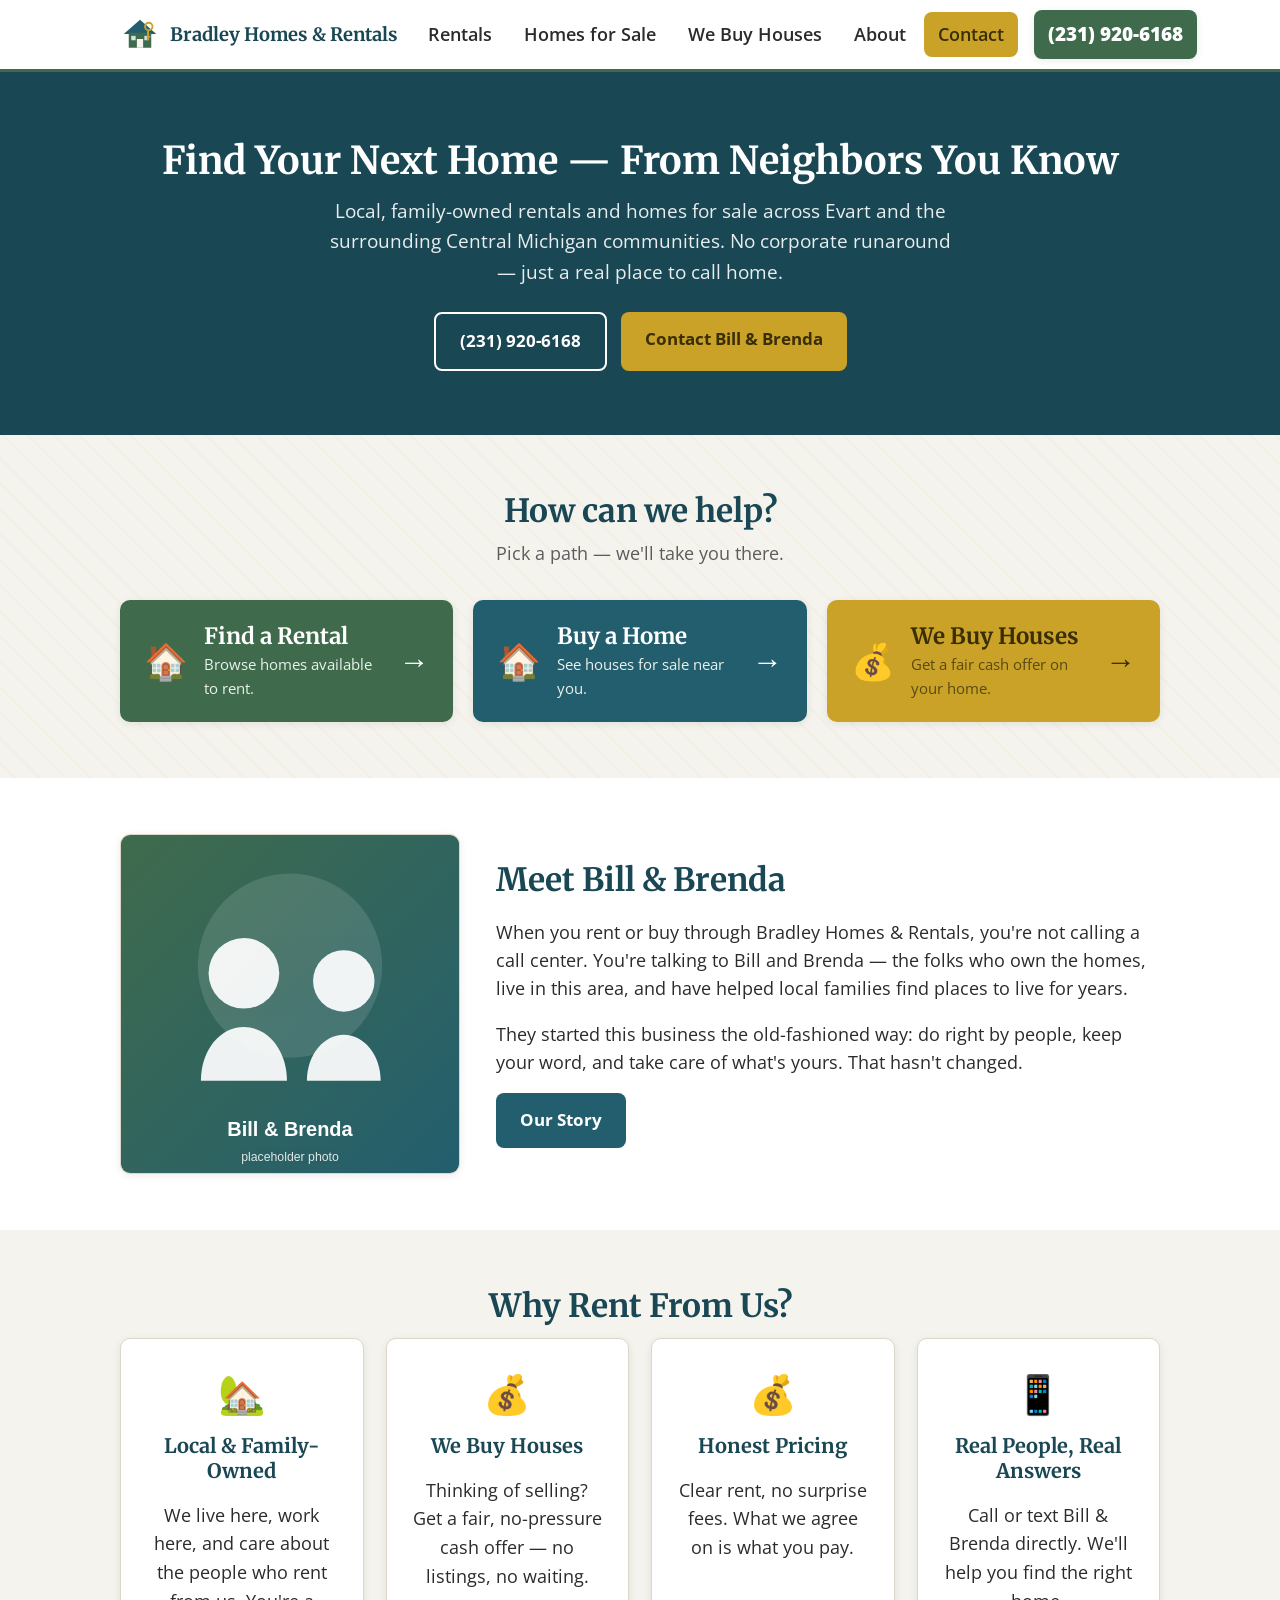
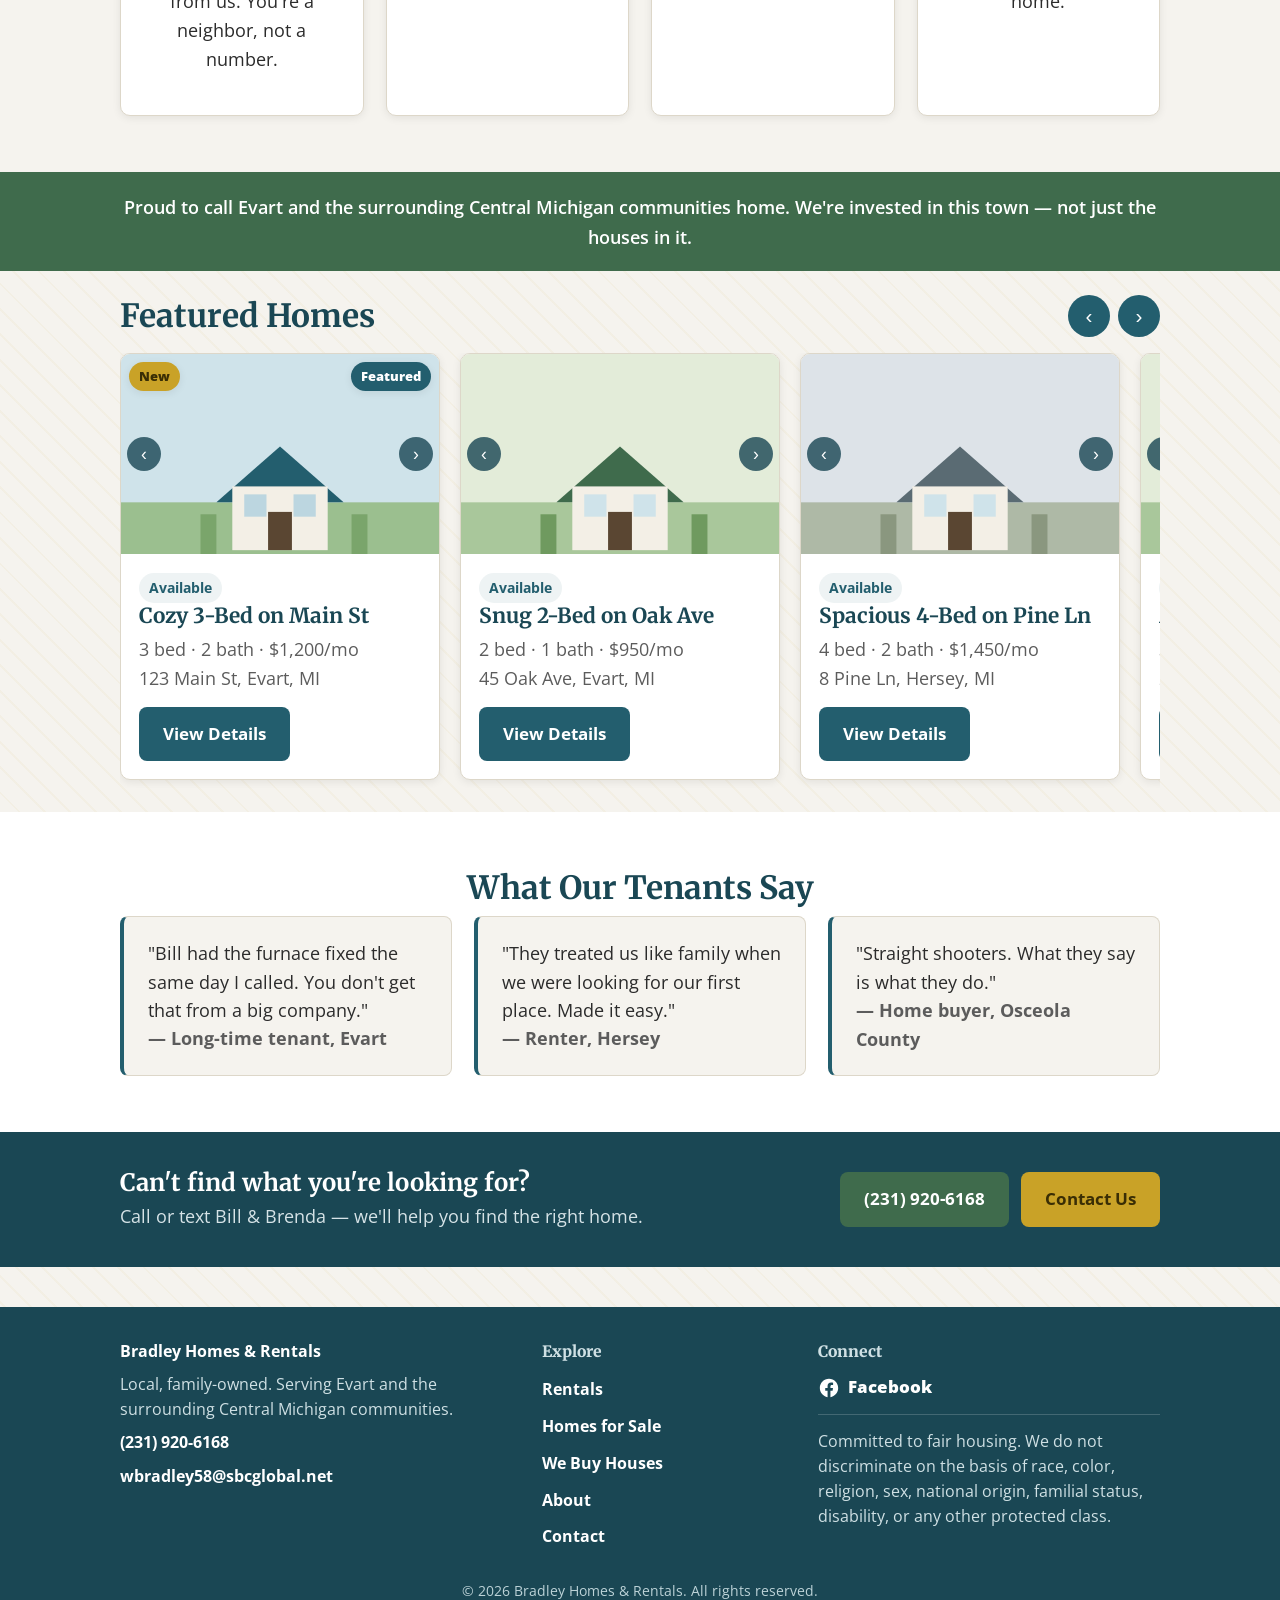
==== commit 1331e601: "Brenda changes: remove Maintenance page, add We Buy Houses, real phone/email, drop city council text" ====
--- a/index.html
+++ b/index.html
@@ -18,8 +18,8 @@
       <img src="assets/logo.svg" alt="Bradley Homes & Rentals logo">
       <span>Bradley Homes &amp; Rentals</span>
     </a>
-    <nav class="nav-links"><a href="rentals.html">Rentals</a><a href="sale.html">Homes for Sale</a><a href="maintenance.html">Maintenance</a><a href="about.html">About</a><a class="nav-contact" href="contact.html">Contact</a></nav>
-    <a class="header-phone" href="tel:+19895550100">(989) 555-0100</a>
+    <nav class="nav-links"><a href="rentals.html">Rentals</a><a href="sale.html">Homes for Sale</a><a href="we-buy-houses.html">We Buy Houses</a><a href="about.html">About</a><a class="nav-contact" href="contact.html">Contact</a></nav>
+    <a class="header-phone" href="tel:+12319206168">(231) 920-6168</a>
   </div>
 </header>
 <section class="hero">
@@ -27,7 +27,7 @@
     <h1>Find Your Next Home &mdash; From Neighbors You Know</h1>
     <p>Local, family-owned rentals and homes for sale across Evart and the surrounding Central Michigan communities. No corporate runaround &mdash; just a real place to call home.</p>
     <div class="actions">
-      <a class="btn btn-light" href="tel:+19895550100">(989) 555-0100</a>
+      <a class="btn btn-light" href="tel:+12319206168">(231) 920-6168</a>
       <a class="btn btn-outline-light" href="contact.html">Contact Bill &amp; Brenda</a>
     </div>
   </div>
@@ -47,9 +47,9 @@
         <span class="cta-text"><h3>Buy a Home</h3><p>See houses for sale near you.</p></span>
         <span class="cta-arrow">&#8594;</span>
       </a>
-      <a class="cta-banner alt2" href="maintenance.html">
-        <span class="cta-icon">&#128295;</span>
-        <span class="cta-text"><h3>Request Maintenance</h3><p>Tenants: submit a repair request.</p></span>
+      <a class="cta-banner alt2" href="we-buy-houses.html">
+        <span class="cta-icon">&#128176;</span>
+        <span class="cta-text"><h3>We Buy Houses</h3><p>Get a fair cash offer on your home.</p></span>
         <span class="cta-arrow">&#8594;</span>
       </a>
     </div>
@@ -80,9 +80,9 @@
         <p>We live here, work here, and care about the people who rent from us. You're a neighbor, not a number.</p>
       </div>
       <div class="why-item">
-        <span class="why-icon">&#128295;</span>
-        <h3>Fast, Fair Repairs</h3>
-        <p>Something break? Tell us and we fix it &mdash; no runaround, no waiting weeks. Use our maintenance request anytime.</p>
+        <span class="why-icon">&#128176;</span>
+        <h3>We Buy Houses</h3>
+        <p>Thinking of selling? Get a fair, no-pressure cash offer &mdash; no listings, no waiting.</p>
       </div>
       <div class="why-item">
         <span class="why-icon">&#128176;</span>
@@ -251,7 +251,7 @@
       <p>Call or text Bill &amp; Brenda &mdash; we'll help you find the right home.</p>
     </div>
     <div class="cta-strip-actions">
-      <a class="btn btn-light" href="tel:+19895550100">(989) 555-0100</a>
+      <a class="btn btn-light" href="tel:+12319206168">(231) 920-6168</a>
       <a class="btn btn-outline-light" href="contact.html">Contact Us</a>
     </div>
   </div>
@@ -262,15 +262,15 @@
     <div class="footer-col footer-brand">
       <p class="footer-name"><strong>Bradley Homes &amp; Rentals</strong></p>
       <p>Local, family-owned. Serving Evart and the surrounding Central Michigan communities.</p>
-      <p class="footer-phone"><a href="tel:+19895550100">(989) 555-0100</a></p>
-      <p class="footer-email"><a href="mailto:bill@bradleyhomes.example">bill@bradleyhomes.example</a></p>
+      <p class="footer-phone"><a href="tel:+12319206168">(231) 920-6168</a></p>
+      <p class="footer-email"><a href="mailto:wbradley58@sbcglobal.net">wbradley58@sbcglobal.net</a></p>
     </div>
     <div class="footer-col">
       <p class="footer-h">Explore</p>
       <ul class="footer-nav">
         <li><a href="rentals.html">Rentals</a></li>
         <li><a href="sale.html">Homes for Sale</a></li>
-        <li><a href="maintenance.html">Maintenance</a></li>
+        <li><a href="we-buy-houses.html">We Buy Houses</a></li>
         <li><a href="about.html">About</a></li>
         <li><a href="contact.html">Contact</a></li>
       </ul>
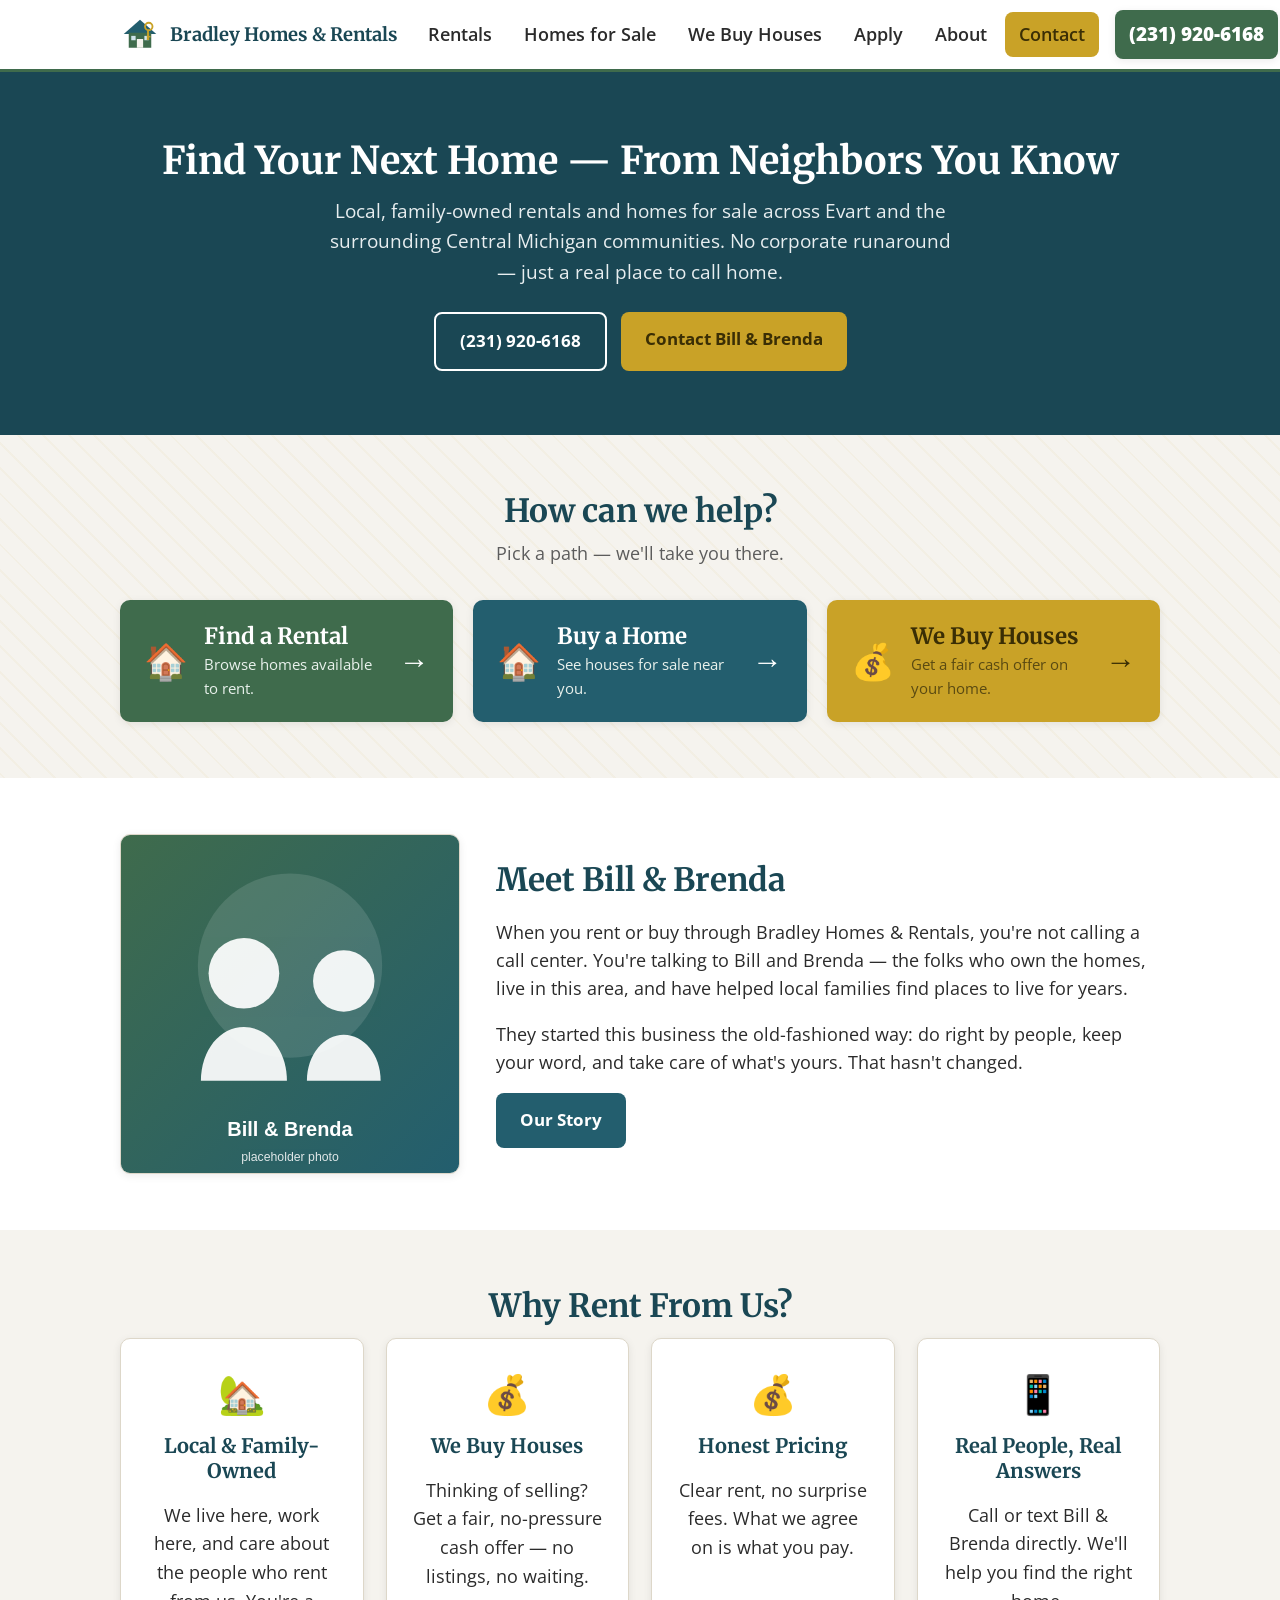
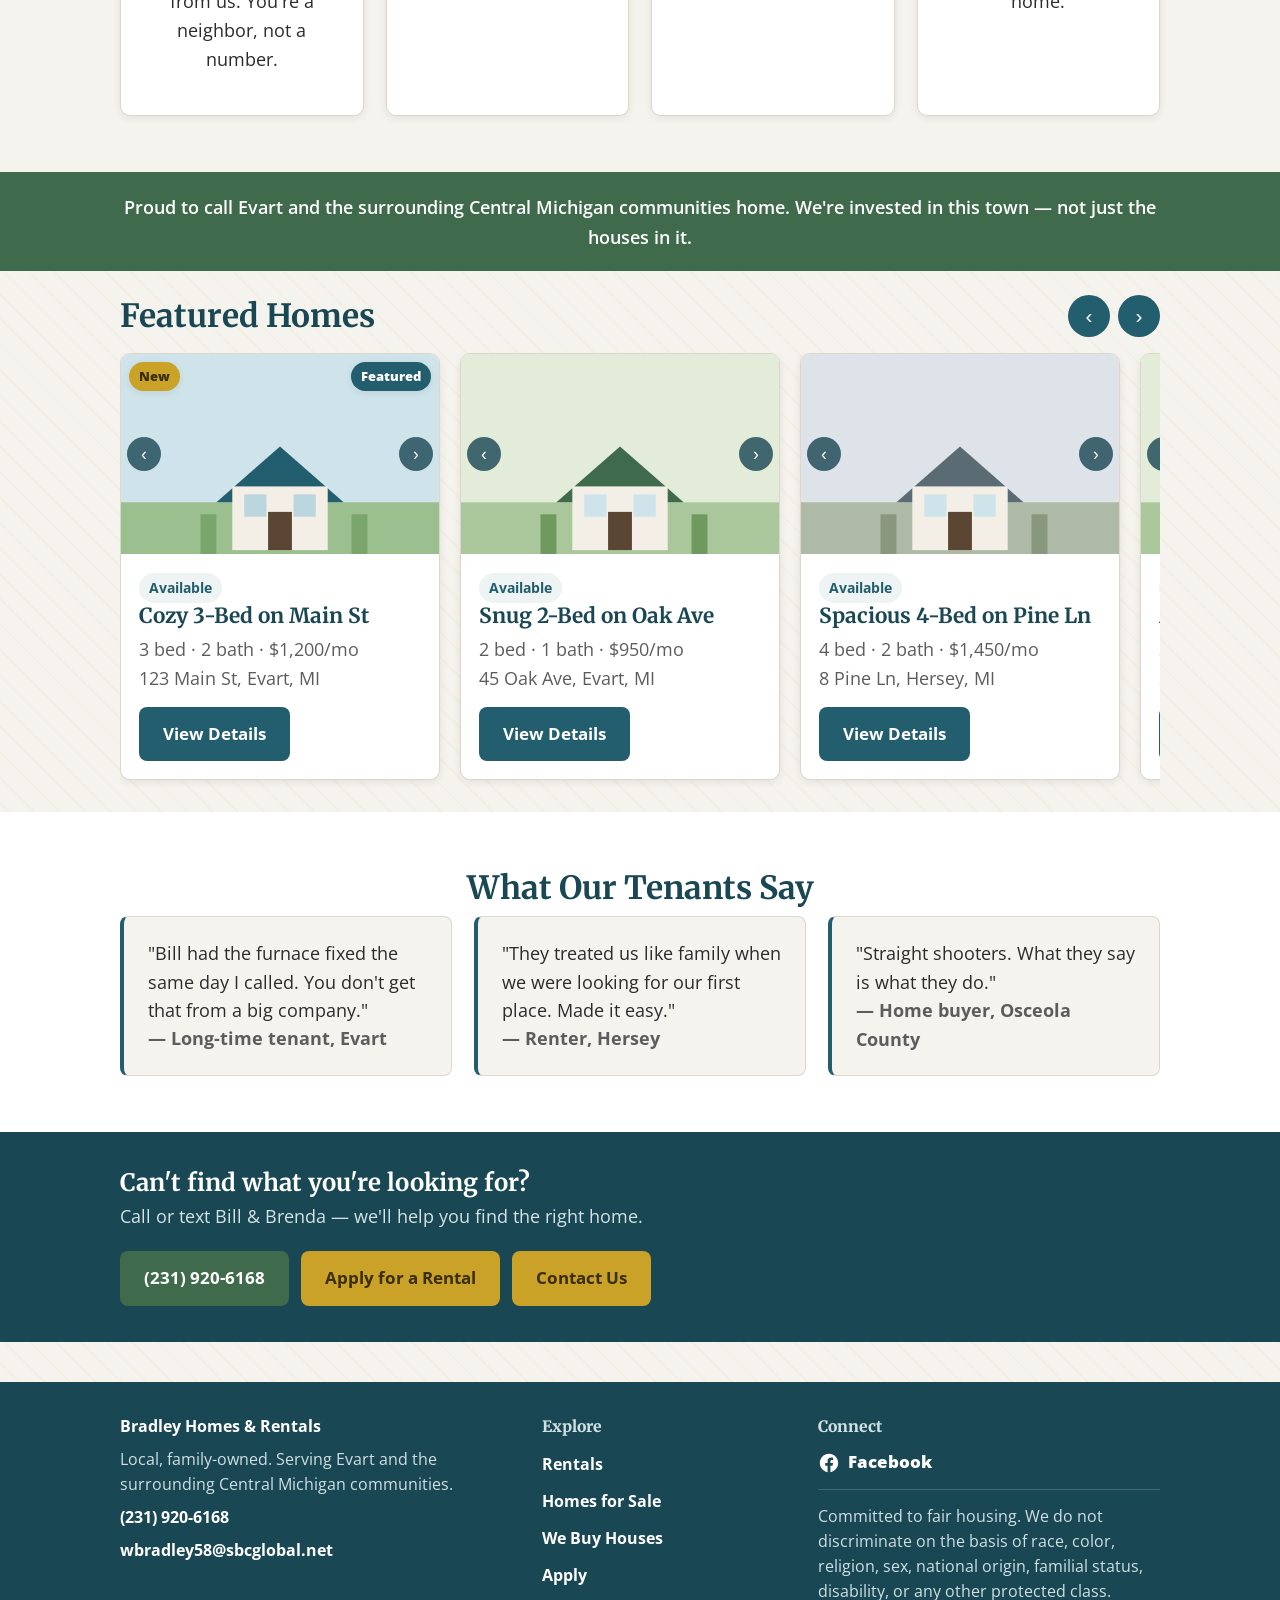
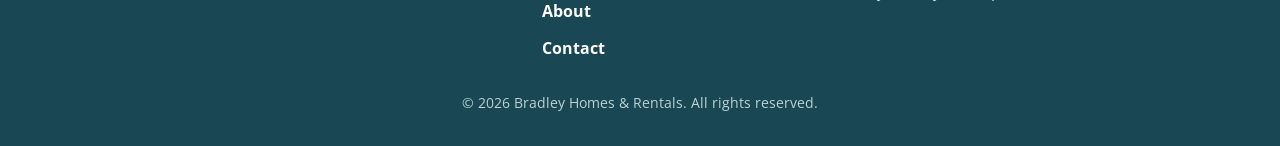
==== commit 3bd08d77: "Add fillable Rental Application page (apply.html) with Formspree wiring; SSN/DL marked in-person for" ====
--- a/index.html
+++ b/index.html
@@ -18,7 +18,7 @@
       <img src="assets/logo.svg" alt="Bradley Homes & Rentals logo">
       <span>Bradley Homes &amp; Rentals</span>
     </a>
-    <nav class="nav-links"><a href="rentals.html">Rentals</a><a href="sale.html">Homes for Sale</a><a href="we-buy-houses.html">We Buy Houses</a><a href="about.html">About</a><a class="nav-contact" href="contact.html">Contact</a></nav>
+    <nav class="nav-links"><a href="rentals.html">Rentals</a><a href="sale.html">Homes for Sale</a><a href="we-buy-houses.html">We Buy Houses</a><a href="apply.html">Apply</a><a href="about.html">About</a><a class="nav-contact" href="contact.html">Contact</a></nav>
     <a class="header-phone" href="tel:+12319206168">(231) 920-6168</a>
   </div>
 </header>
@@ -252,6 +252,7 @@
     </div>
     <div class="cta-strip-actions">
       <a class="btn btn-light" href="tel:+12319206168">(231) 920-6168</a>
+      <a class="btn btn-outline-light" href="apply.html">Apply for a Rental</a>
       <a class="btn btn-outline-light" href="contact.html">Contact Us</a>
     </div>
   </div>
@@ -271,6 +272,7 @@
         <li><a href="rentals.html">Rentals</a></li>
         <li><a href="sale.html">Homes for Sale</a></li>
         <li><a href="we-buy-houses.html">We Buy Houses</a></li>
+        <li><a href="apply.html">Apply</a></li>
         <li><a href="about.html">About</a></li>
         <li><a href="contact.html">Contact</a></li>
       </ul>
--- a/css/styles.css
+++ b/css/styles.css
@@ -287,6 +287,27 @@
 input,select,textarea{width:100%;padding:12px 14px;font-size:1rem;border:1px solid var(--border);border-radius:8px;font-family:inherit;background:#fff;}
 textarea{min-height:140px;}
 .note{background:#fff8e6;border:1px solid var(--gold);padding:14px 18px;border-radius:8px;color:#6b5410;margin-bottom:24px;}
+.form-row{display:flex;gap:16px;}
+.form-row .field{flex:1;min-width:0;}
+fieldset{border:1px solid var(--border);border-radius:10px;padding:20px 22px;margin:0 0 26px;background:var(--surface);}
+fieldset legend{font-family:'Merriweather',Georgia,serif;font-weight:700;color:var(--primary-dark);font-size:1.2rem;padding:0 8px;}
+.inline-note{font-size:.9rem;color:var(--muted);font-weight:600;margin-top:4px;}
+.check-group{display:flex;flex-wrap:wrap;gap:14px 24px;margin-top:6px;}
+.check-group label{display:flex;align-items:center;gap:8px;font-weight:600;width:auto;margin:0;}
+.check-group input{width:auto;padding:0;}
+.occ-row{display:flex;gap:14px;margin-bottom:10px;}
+.occ-row input:first-child{flex:2;}
+.occ-row input:last-child{flex:1;}
+.screen-q{display:flex;flex-wrap:wrap;gap:10px 20px;margin:10px 0 4px;}
+.screen-q .q-label{flex:1 1 100%;font-weight:700;margin:6px 0 2px;}
+.radio-pair{display:flex;gap:14px;}
+.radio-pair label{display:flex;align-items:center;gap:6px;font-weight:600;margin:0;width:auto;}
+.radio-pair input{width:auto;padding:0;}
+.apply-actions{margin-top:8px;}
+@media(max-width:600px){
+  .form-row{flex-direction:column;gap:0;}
+  .occ-row{flex-direction:column;gap:0;}
+}
 
 @media(max-width:900px){
   .footer-grid{grid-template-columns:1fr;}
